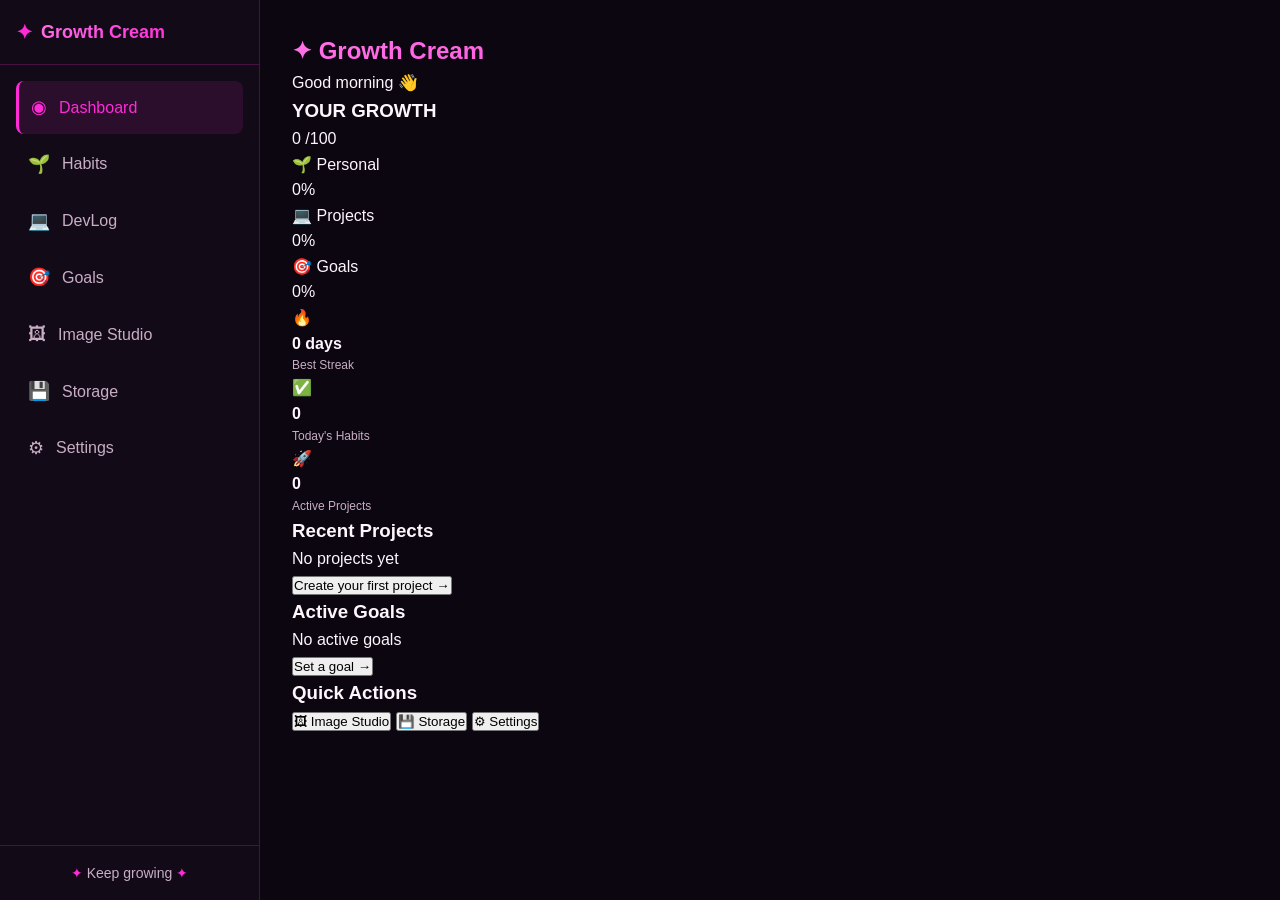
==== index.html @ 74ca1a4a "first commit" ====
<!DOCTYPE html>
<html lang="en">
<head>
    <meta charset="UTF-8">
    <meta name="viewport" content="width=device-width, initial-scale=1.0">
    <meta name="description" content="Growth Cream - Personal growth, habit tracking, project management, and image utilities in one offline-first PWA">
    <meta name="theme-color" content="#0b0610">
    <title>Growth Cream</title>
    <link rel="manifest" href="/manifest.webmanifest">
    <link rel="icon" href="/favicon.ico" type="image/x-icon">
    <link rel="apple-touch-icon" href="/assets/icons/icon-192.png">
    <link rel="stylesheet" href="/css/variables.css">
    <link rel="stylesheet" href="/css/main.css">
    <link rel="stylesheet" href="/css/layout.css">
    <link rel="stylesheet" href="/css/components.css">
    <link rel="stylesheet" href="/css/responsive.css">
    <link rel="stylesheet" href="/css/themes.css">
</head>
<body>
    <div class="app-container">
        <nav id="navbar" class="navbar" aria-label="Main navigation">
            <!-- Navbar will be injected by JavaScript -->
        </nav>
        
        <main class="main-content" id="main-content">
            <div id="page-container">
                <!-- Pages will be loaded here -->
            </div>
        </main>
    </div>
    
    <div id="modal-container"></div>
    <div id="toast-container"></div>
    
    <script type="module" src="/js/app.js"></script>
</body>
</html>
---- css/variables.css ----
:root {
    /* Core palette */
    --bg: #0b0610;
    --surface: #130a18;
    --surface-2: #1b0d22;
    --surface-3: #23102b;

    /* Pink accents */
    --pink: #ff2bd6;
    --pink-light: #ff72e7;
    --pink-dark: #c900a8;
    --neon: #ff3de1;

    /* Text */
    --text: #fff5fc;
    --text-muted: #c9aec4;
    --text-dim: #8f7a8a;

    /* Borders & effects */
    --border: rgba(255, 43, 214, 0.22);
    --border-strong: rgba(255, 43, 214, 0.45);
    --glow: rgba(255, 43, 214, 0.35);
    --glow-strong: rgba(255, 43, 214, 0.6);

    /* Status colors */
    --success: #4ade80;
    --warning: #fbbf24;
    --error: #f87171;
    --info: #60a5fa;

    /* Spacing */
    --space-1: 0.25rem;
    --space-2: 0.5rem;
    --space-3: 0.75rem;
    --space-4: 1rem;
    --space-5: 1.5rem;
    --space-6: 2rem;
    --space-8: 3rem;
    --space-10: 4rem;

    /* Typography */
    --font-family: -apple-system, BlinkMacSystemFont, 'Segoe UI', Roboto, Oxygen, Ubuntu, Cantarell, sans-serif;
    --font-size-xs: 0.75rem;
    --font-size-sm: 0.875rem;
    --font-size-base: 1rem;
    --font-size-lg: 1.125rem;
    --font-size-xl: 1.25rem;
    --font-size-2xl: 1.5rem;
    --font-size-3xl: 1.875rem;
    --font-size-4xl: 2.25rem;

    /* Border radius */
    --radius-sm: 0.375rem;
    --radius-md: 0.5rem;
    --radius-lg: 0.75rem;
    --radius-xl: 1rem;
    --radius-full: 9999px;

    /* Transitions */
    --transition-fast: 150ms ease;
    --transition-base: 250ms ease;
    --transition-slow: 400ms ease;

    /* Shadows */
    --shadow-sm: 0 1px 2px rgba(0, 0, 0, 0.3);
    --shadow-md: 0 4px 6px rgba(0, 0, 0, 0.4);
    --shadow-lg: 0 10px 15px rgba(0, 0, 0, 0.5);
    --shadow-glow: 0 0 20px var(--glow);
}

/* Dark theme (default) */
[data-theme="dark"] {
    --bg: #0b0610;
    --surface: #130a18;
    --surface-2: #1b0d22;
    --surface-3: #23102b;
}

/* Light theme */
[data-theme="light"] {
    --bg: #fef5fc;
    --surface: #fff;
    --surface-2: #fdf0fa;
    --surface-3: #fce7f7;
    --pink: #e600b8;
    --pink-light: #ff5cd9;
    --pink-dark: #b80093;
    --neon: #ff1ad6;
    --text: #1a0a15;
    --text-muted: #5c4552;
    --text-dim: #8f7a8a;
    --border: rgba(230, 0, 184, 0.2);
    --border-strong: rgba(230, 0, 184, 0.4);
    --glow: rgba(230, 0, 184, 0.25);
    --glow-strong: rgba(230, 0, 184, 0.5);
    --shadow-sm: 0 1px 2px rgba(230, 0, 184, 0.1);
    --shadow-md: 0 4px 6px rgba(230, 0, 184, 0.15);
    --shadow-lg: 0 10px 15px rgba(230, 0, 184, 0.2);
    --shadow-glow: 0 0 20px var(--glow);
}
---- css/main.css ----
/* Reset & base styles */
*,
*::before,
*::after {
    margin: 0;
    padding: 0;
    box-sizing: border-box;
}

html {
    font-size: 16px;
    -webkit-text-size-adjust: 100%;
}

body {
    font-family: var(--font-family);
    background-color: var(--bg);
    color: var(--text);
    line-height: 1.6;
    min-height: 100vh;
    transition: background-color var(--transition-base), color var(--transition-base);
}

img {
    max-width: 100%;
    height: auto;
}

button {
    cursor: pointer;
    font-family: inherit;
}

input,
textarea,
select {
    font-family: inherit;
}

a {
    color: var(--pink);
    text-decoration: none;
    transition: color var(--transition-fast);
}

a:hover {
    color: var(--pink-light);
}

/* Focus styles */
:focus-visible {
    outline: 2px solid var(--pink);
    outline-offset: 2px;
}

/* Scrollbar styling */
::-webkit-scrollbar {
    width: 8px;
    height: 8px;
}

::-webkit-scrollbar-track {
    background: var(--surface);
}

::-webkit-scrollbar-thumb {
    background: var(--border-strong);
    border-radius: var(--radius-full);
}

::-webkit-scrollbar-thumb:hover {
    background: var(--pink);
}

/* Reduced motion */
@media (prefers-reduced-motion: reduce) {
    *,
    *::before,
    *::after {
        animation-duration: 0.01ms !important;
        animation-iteration-count: 1 !important;
        transition-duration: 0.01ms !important;
    }
}

/* Spark animations */
@keyframes spark {
    0% {
        opacity: 0;
        transform: scale(0.4) translateY(4px);
    }
    40% {
        opacity: 1;
        transform: scale(1) translateY(0);
    }
    100% {
        opacity: 0;
        transform: scale(0.2) translateY(-18px);
    }
}

@keyframes spark-burst {
    0% {
        opacity: 0;
        transform: scale(0.3) translate(0, 0);
    }
    50% {
        opacity: 1;
        transform: scale(1) translate(var(--spark-x, 0), var(--spark-y, -10px));
    }
    100% {
        opacity: 0;
        transform: scale(0.2) translate(calc(var(--spark-x, 0) * 2), calc(var(--spark-y, -10px) * 2));
    }
}

.spark {
    position: fixed;
    pointer-events: none;
    z-index: 9999;
    animation: spark 0.6s ease-out forwards;
    font-size: 1rem;
    color: var(--pink);
}

.spark-burst {
    position: fixed;
    pointer-events: none;
    z-index: 9999;
    animation: spark-burst 0.7s ease-out forwards;
    font-size: 1.2rem;
    color: var(--pink);
}
---- css/layout.css ----
/* App layout */
.app-container {
    display: flex;
    min-height: 100vh;
}

.main-content {
    flex: 1;
    padding: var(--space-6);
    margin-left: 260px;
    max-width: 1400px;
    min-height: 100vh;
}

/* Page layout */
.page {
    display: none;
    animation: fadeIn var(--transition-base);
}

.page.active {
    display: block;
}

@keyframes fadeIn {
    from {
        opacity: 0;
        transform: translateY(8px);
    }
    to {
        opacity: 1;
        transform: translateY(0);
    }
}

/* Grid layouts */
.grid {
    display: grid;
    gap: var(--space-4);
}

.grid-2 {
    grid-template-columns: repeat(2, 1fr);
}

.grid-3 {
    grid-template-columns: repeat(3, 1fr);
}

.grid-4 {
    grid-template-columns: repeat(4, 1fr);
}

/* Section headers */
.section-header {
    display: flex;
    align-items: center;
    justify-content: space-between;
    margin-bottom: var(--space-5);
}

.section-title {
    font-size: var(--font-size-2xl);
    font-weight: 700;
    background: linear-gradient(135deg, var(--pink-light), var(--pink));
    -webkit-background-clip: text;
    -webkit-text-fill-color: transparent;
    background-clip: text;
}
---- css/components.css ----
/* Navigation */
.navbar {
    position: fixed;
    top: 0;
    left: 0;
    width: 260px;
    height: 100vh;
    background: var(--surface);
    border-right: 1px solid var(--border);
    display: flex;
    flex-direction: column;
    z-index: 1000;
    transition: transform var(--transition-base);
}

.navbar-header {
    padding: var(--space-4);
    border-bottom: 1px solid var(--border);
    display: flex;
    align-items: center;
    justify-content: space-between;
}

.navbar-logo {
    display: flex;
    align-items: center;
    gap: var(--space-2);
    font-weight: 700;
    font-size: var(--font-size-lg);
}

.logo-icon {
    color: var(--pink);
    font-size: var(--font-size-xl);
}

.logo-text {
    background: linear-gradient(135deg, var(--pink-light), var(--pink));
    -webkit-background-clip: text;
    -webkit-text-fill-color: transparent;
    background-clip: text;
}

.navbar-toggle {
    display: none;
    background: none;
    border: none;
    color: var(--text);
    font-size: var(--font-size-xl);
    cursor: pointer;
}

.navbar-nav {
    flex: 1;
    padding: var(--space-4);
    display: flex;
    flex-direction: column;
    gap: var(--space-1);
}

.nav-item {
    display: flex;
    align-items: center;
    gap: var(--space-3);
    padding: var(--space-3);
    border-radius: var(--radius-md);
    color: var(--text-muted);
    text-decoration: none;
    transition: all var(--transition-fast);
}

.nav-item:hover {
    background: var(--surface-2);
    color: var(--text);
}

.nav-item.active {
    background: rgba(255, 43, 214, 0.1);
    color: var(--pink);
    border-left: 3px solid var(--pink);
}

.nav-icon {
    font-size: var(--font-size-lg);
}

.navbar-footer {
    padding: var(--space-4);
    border-top: 1px solid var(--border);
    text-align: center;
    color: var(--text-muted);
    font-size: var(--font-size-sm);
}

.footer-spark {
    color: var(--pink);
}

/* Mobile navigation */
@media (max-width: 768px) {
    .navbar {
        width: 100%;
        height: auto;
        position: fixed;
        bottom: 0;
        top: auto;
        flex-direction: column;
        border-right: none;
        border-top: 1px solid var(--border);
    }
    
    .navbar-header {
        display: none;
    }
    
    .navbar-nav {
        flex-direction: row;
        justify-content: space-around;
        padding: var(--space-2);
        gap: 0;
    }
    
    .nav-item {
        flex-direction: column;
        gap: var(--space-1);
        padding: var(--space-2);
        font-size: var(--font-size-xs);
        text-align: center;
        flex: 1;
    }
    
    .nav-item.active {
        border-left: none;
        border-top: 3px solid var(--pink);
    }
    
    .nav-label {
        font-size: var(--font-size-xs);
    }
    
    .navbar-footer {
        display: none;
    }
}

/* Habit cards */
.habit-card {
    margin-bottom: var(--space-3);
}

.habit-main {
    display: flex;
    flex-direction: column;
    gap: var(--space-3);
}

.habit-info {
    display: flex;
    align-items: center;
    gap: var(--space-3);
}

.habit-icon {
    font-size: var(--font-size-2xl);
}

.habit-name {
    font-size: var(--font-size-lg);
    margin-bottom: var(--space-1);
}

.habit-description {
    color: var(--text-muted);
    font-size: var(--font-size-sm);
}

.habit-stats {
    display: flex;
    gap: var(--space-4);
}

.stat {
    display: flex;
    flex-direction: column;
}

.stat-label {
    font-size: var(--font-size-xs);
    color: var(--text-muted);
}

.stat-value {
    font-weight: 600;
}

.habit-actions {
    display: flex;
    gap: var(--space-2);
}

.complete-btn.completed {
    background: var(--pink);
    color: white;
}

/* Date navigator */
.date-navigator {
    display: flex;
    align-items: center;
    gap: var(--space-3);
    margin-bottom: var(--space-4);
}

.date-display {
    font-weight: 600;
    min-width: 150px;
    text-align: center;
}

/* Bar chart */
.bar-chart {
    display: flex;
    align-items: flex-end;
    gap: var(--space-2);
    height: 200px;
    padding: var(--space-3);
}

.bar-item {
    flex: 1;
    display: flex;
    flex-direction: column;
    align-items: center;
    gap: var(--space-2);
    height: 100%;
    justify-content: flex-end;
}

.bar {
    width: 100%;
    max-width: 40px;
    background: linear-gradient(180deg, var(--pink-light), var(--pink));
    border-radius: var(--radius-sm) var(--radius-sm) 0 0;
    position: relative;
    min-height: 4px;
    transition: height var(--transition-base);
}

.bar-item.today .bar {
    background: linear-gradient(180deg, var(--neon), var(--pink-dark));
    box-shadow: var(--shadow-glow);
}

.bar-value {
    position: absolute;
    top: -20px;
    left: 50%;
    transform: translateX(-50%);
    font-size: var(--font-size-xs);
    color: var(--text);
}

.bar-label {
    font-size: var(--font-size-xs);
    color: var(--text-muted);
}

/* Project layout */
.projects-layout {
    display: grid;
    grid-template-columns: 1fr 1fr;
    gap: var(--space-4);
}

@media (max-width: 768px) {
    .projects-layout {
        grid-template-columns: 1fr;
    }
}

.project-card {
    cursor: pointer;
    margin-bottom: var(--space-3);
}

.project-card.selected {
    border-color: var(--pink);
    box-shadow: var(--shadow-glow);
}

.project-header {
    display: flex;
    justify-content: space-between;
    align-items: center;
    margin-bottom: var(--space-2);
}

.project-progress {
    display: flex;
    align-items: center;
    gap: var(--space-2);
    margin: var(--space-2) 0;
}

.project-tech {
    display: flex;
    gap: var(--space-1);
    flex-wrap: wrap;
    margin: var(--space-2) 0;
}

.project-meta {
    color: var(--text-muted);
    font-size: var(--font-size-sm);
}

/* Image Studio */
.image-tabs {
    display: flex;
    gap: var(--space-2);
    margin-bottom: var(--space-4);
    flex-wrap: wrap;
}

.image-tabs .btn.active {
    background: linear-gradient(135deg, var(--pink-dark), var(--pink));
    color: white;
}

.image-workspace {
    display: grid;
    grid-template-columns: 1fr 1fr;
    gap: var(--space-4);
    margin-bottom: var(--space-4);
}

@media (max-width: 768px) {
    .image-workspace {
        grid-template-columns: 1fr;
    }
}

.dropzone {
    border: 2px dashed var(--border);
    border-radius: var(--radius-lg);
    padding: var(--space-8);
    text-align: center;
    transition: all var(--transition-base);
    cursor: pointer;
}

.dropzone:hover,
.dropzone.dragover {
    border-color: var(--pink);
    background: rgba(255, 43, 214, 0.05);
}

.dropzone-icon {
    font-size: 3rem;
    margin-bottom: var(--space-3);
}

.dropzone-spark {
    color: var(--pink);
    font-size: var(--font-size-lg);
    animation: spark 1s ease-in-out infinite;
}

.image-preview {
    display: flex;
    justify-content: center;
    align-items: center;
    min-height: 300px;
    background: var(--surface-2);
    border-radius: var(--radius-md);
    padding: var(--space-3);
}

.result-info {
    margin-top: var(--space-3);
    padding: var(--space-3);
    background: var(--surface-2);
    border-radius: var(--radius-md);
}

/* Storage */
.storage-info-banner {
    background: var(--surface-2);
    border: 1px solid var(--border);
    border-radius: var(--radius-md);
    padding: var(--space-3);
    margin-bottom: var(--space-4);
    color: var(--text-muted);
}

.storage-layout {
    display: grid;
    grid-template-columns: 1fr 1fr;
    gap: var(--space-4);
}

@media (max-width: 768px) {
    .storage-layout {
        grid-template-columns: 1fr;
    }
}

.storage-card {
    cursor: pointer;
    margin-bottom: var(--space-3);
}

.storage-card.selected {
    border-color: var(--pink);
    box-shadow: var(--shadow-glow);
}

.storage-metrics {
    display: flex;
    gap: var(--space-4);
    margin-top: var(--space-2);
}

.metric {
    display: flex;
    flex-direction: column;
}

.growth-stats {
    display: flex;
    gap: var(--space-4);
    margin: var(--space-3) 0;
}

.snapshots-list {
    max-height: 300px;
    overflow-y: auto;
}

.snapshot-item {
    display: flex;
    justify-content: space-between;
    padding: var(--space-2);
    border-bottom: 1px solid var(--border);
}
---- css/responsive.css ----
/* Mobile responsive */
@media (max-width: 768px) {
    .main-content {
        margin-left: 0;
        padding: var(--space-4);
        padding-bottom: 80px;
    }

    .grid-2,
    .grid-3,
    .grid-4 {
        grid-template-columns: 1fr;
    }

    .section-header {
        flex-direction: column;
        align-items: flex-start;
        gap: var(--space-3);
    }

    .section-title {
        font-size: var(--font-size-xl);
    }
}

/* Tablet */
@media (min-width: 769px) and (max-width: 1024px) {
    .main-content {
        margin-left: 200px;
        padding: var(--space-4);
    }

    .grid-3,
    .grid-4 {
        grid-template-columns: repeat(2, 1fr);
    }
}

/* Desktop */
@media (min-width: 1025px) {
    .grid-2 {
        grid-template-columns: repeat(2, 1fr);
    }

    .grid-3 {
        grid-template-columns: repeat(3, 1fr);
    }

    .grid-4 {
        grid-template-columns: repeat(4, 1fr);
    }
}
---- css/themes.css ----
/* Theme transitions */
body {
    transition: background-color var(--transition-base), color var(--transition-base);
}

.card,
.btn,
.form-input,
.form-select,
.form-textarea {
    transition: background-color var(--transition-base), 
                border-color var(--transition-base), 
                color var(--transition-base),
                box-shadow var(--transition-base),
                transform var(--transition-fast);
}
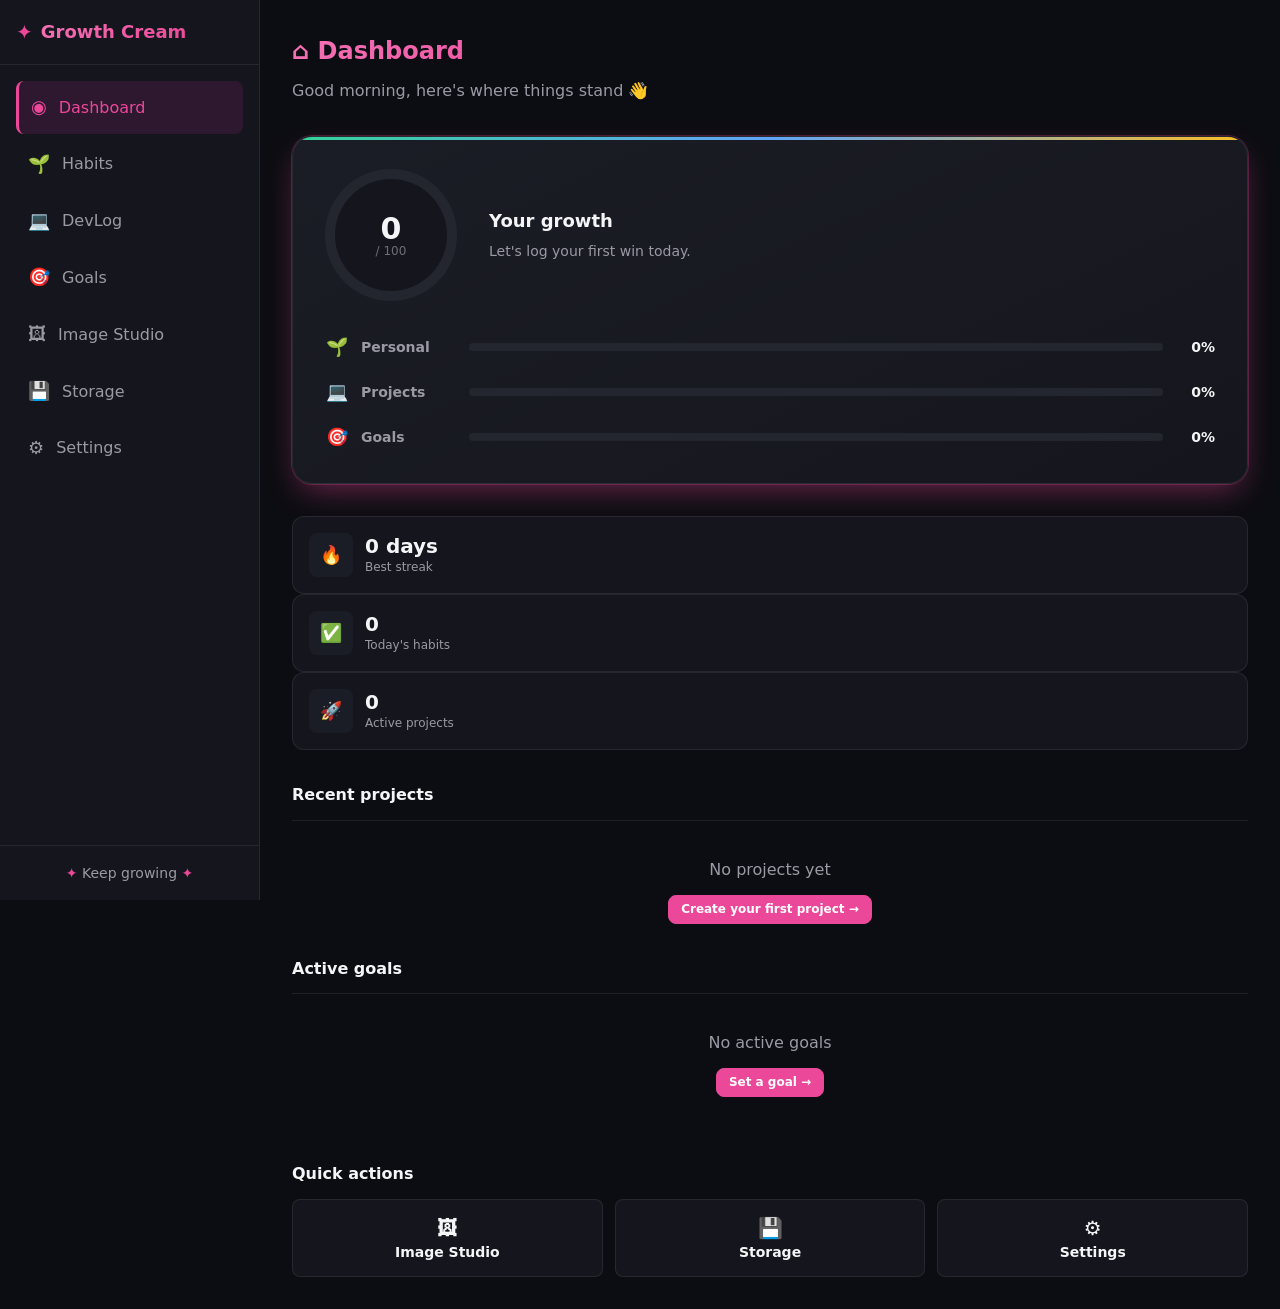
==== commit e927acd7: "update to code" ====
--- a/index.html
+++ b/index.html
@@ -4,7 +4,7 @@
     <meta charset="UTF-8">
     <meta name="viewport" content="width=device-width, initial-scale=1.0">
     <meta name="description" content="Growth Cream - Personal growth, habit tracking, project management, and image utilities in one offline-first PWA">
-    <meta name="theme-color" content="#0b0610">
+    <meta name="theme-color" content="#0c0d12">
     <title>Growth Cream</title>
     <link rel="manifest" href="/manifest.webmanifest">
     <link rel="icon" href="/favicon.ico" type="image/x-icon">
--- a/css/variables.css
+++ b/css/variables.css
@@ -1,26 +1,32 @@
 :root {
-    /* Core palette */
-    --bg: #0b0610;
-    --surface: #130a18;
-    --surface-2: #1b0d22;
-    --surface-3: #23102b;
+    /* Core palette — neutral charcoal base so color reads intentional, not just dark-mode-by-default */
+    --bg: #0c0d12;
+    --surface: #15161d;
+    --surface-2: #1b1d26;
+    --surface-3: #23252f;
 
-    /* Pink accents */
-    --pink: #ff2bd6;
-    --pink-light: #ff72e7;
-    --pink-dark: #c900a8;
-    --neon: #ff3de1;
+    /* Brand accent — refined magenta-pink (was neon/oversaturated) */
+    --pink: #ec4899;
+    --pink-light: #f472b6;
+    --pink-dark: #be185d;
+    --neon: #f472b6;
+
+    /* Category accents — give Personal / Projects / Goals their own identity
+       instead of everything being the same pink */
+    --accent-personal: #34d399;
+    --accent-projects: #60a5fa;
+    --accent-goals: #fbbf24;
 
     /* Text */
-    --text: #fff5fc;
-    --text-muted: #c9aec4;
-    --text-dim: #8f7a8a;
+    --text: #f5f5f7;
+    --text-muted: #9a9aa5;
+    --text-dim: #6c6d78;
 
-    /* Borders & effects */
-    --border: rgba(255, 43, 214, 0.22);
-    --border-strong: rgba(255, 43, 214, 0.45);
-    --glow: rgba(255, 43, 214, 0.35);
-    --glow-strong: rgba(255, 43, 214, 0.6);
+    /* Borders & effects — neutral, not pink-tinted, so it reads as structure not decoration */
+    --border: rgba(255, 255, 255, 0.08);
+    --border-strong: rgba(255, 255, 255, 0.16);
+    --glow: rgba(236, 72, 153, 0.25);
+    --glow-strong: rgba(236, 72, 153, 0.45);
 
     /* Status colors */
     --success: #4ade80;
@@ -39,7 +45,7 @@
     --space-10: 4rem;
 
     /* Typography */
-    --font-family: -apple-system, BlinkMacSystemFont, 'Segoe UI', Roboto, Oxygen, Ubuntu, Cantarell, sans-serif;
+    --font-family: -apple-system, BlinkMacSystemFont, 'Segoe UI', system-ui, Roboto, Oxygen, Ubuntu, Cantarell, sans-serif;
     --font-size-xs: 0.75rem;
     --font-size-sm: 0.875rem;
     --font-size-base: 1rem;
@@ -54,6 +60,7 @@
     --radius-md: 0.5rem;
     --radius-lg: 0.75rem;
     --radius-xl: 1rem;
+    --radius-2xl: 1.25rem;
     --radius-full: 9999px;
 
     /* Transitions */
@@ -61,40 +68,43 @@
     --transition-base: 250ms ease;
     --transition-slow: 400ms ease;
 
-    /* Shadows */
-    --shadow-sm: 0 1px 2px rgba(0, 0, 0, 0.3);
-    --shadow-md: 0 4px 6px rgba(0, 0, 0, 0.4);
-    --shadow-lg: 0 10px 15px rgba(0, 0, 0, 0.5);
-    --shadow-glow: 0 0 20px var(--glow);
+    /* Shadows — soft and neutral, reserved for elements that should lift */
+    --shadow-sm: 0 1px 2px rgba(0, 0, 0, 0.24);
+    --shadow-md: 0 6px 16px rgba(0, 0, 0, 0.32);
+    --shadow-lg: 0 16px 40px rgba(0, 0, 0, 0.4);
+    --shadow-glow: 0 0 0 1px var(--glow), 0 12px 32px -8px var(--glow-strong);
 }
 
 /* Dark theme (default) */
 [data-theme="dark"] {
-    --bg: #0b0610;
-    --surface: #130a18;
-    --surface-2: #1b0d22;
-    --surface-3: #23102b;
+    --bg: #0c0d12;
+    --surface: #15161d;
+    --surface-2: #1b1d26;
+    --surface-3: #23252f;
 }
 
 /* Light theme */
 [data-theme="light"] {
-    --bg: #fef5fc;
-    --surface: #fff;
-    --surface-2: #fdf0fa;
-    --surface-3: #fce7f7;
-    --pink: #e600b8;
-    --pink-light: #ff5cd9;
-    --pink-dark: #b80093;
-    --neon: #ff1ad6;
-    --text: #1a0a15;
-    --text-muted: #5c4552;
-    --text-dim: #8f7a8a;
-    --border: rgba(230, 0, 184, 0.2);
-    --border-strong: rgba(230, 0, 184, 0.4);
-    --glow: rgba(230, 0, 184, 0.25);
-    --glow-strong: rgba(230, 0, 184, 0.5);
-    --shadow-sm: 0 1px 2px rgba(230, 0, 184, 0.1);
-    --shadow-md: 0 4px 6px rgba(230, 0, 184, 0.15);
-    --shadow-lg: 0 10px 15px rgba(230, 0, 184, 0.2);
-    --shadow-glow: 0 0 20px var(--glow);
-}+    --bg: #faf9fb;
+    --surface: #ffffff;
+    --surface-2: #f4f2f6;
+    --surface-3: #ece8ef;
+    --pink: #db2777;
+    --pink-light: #ec4899;
+    --pink-dark: #9d174d;
+    --neon: #ec4899;
+    --accent-personal: #059669;
+    --accent-projects: #2563eb;
+    --accent-goals: #d97706;
+    --text: #16161a;
+    --text-muted: #5c5c68;
+    --text-dim: #8a8a94;
+    --border: rgba(16, 16, 20, 0.1);
+    --border-strong: rgba(16, 16, 20, 0.18);
+    --glow: rgba(219, 39, 119, 0.15);
+    --glow-strong: rgba(219, 39, 119, 0.3);
+    --shadow-sm: 0 1px 2px rgba(16, 16, 20, 0.06);
+    --shadow-md: 0 6px 16px rgba(16, 16, 20, 0.08);
+    --shadow-lg: 0 16px 40px rgba(16, 16, 20, 0.12);
+    --shadow-glow: 0 0 0 1px var(--glow), 0 12px 32px -8px var(--glow-strong);
+}
--- a/css/components.css
+++ b/css/components.css
@@ -1,4 +1,190 @@
-/* Navigation */
+/* ==========================================================================
+   Core components — card, buttons, forms, modal, toast
+   ========================================================================== */
+
+.card {
+    background: var(--surface);
+    border: 1px solid var(--border);
+    border-radius: var(--radius-lg);
+    padding: var(--space-5);
+    box-shadow: var(--shadow-sm);
+}
+
+.btn {
+    display: inline-flex;
+    align-items: center;
+    justify-content: center;
+    gap: var(--space-2);
+    padding: 0.6rem 1.1rem;
+    background: var(--surface-2);
+    border: 1px solid var(--border);
+    border-radius: var(--radius-md);
+    color: var(--text);
+    font-size: var(--font-size-sm);
+    font-weight: 600;
+    line-height: 1.2;
+    cursor: pointer;
+    transition: background var(--transition-fast), border-color var(--transition-fast),
+                color var(--transition-fast), transform var(--transition-fast);
+}
+
+.btn:hover {
+    background: var(--surface-3);
+    border-color: var(--border-strong);
+}
+
+.btn:active {
+    transform: translateY(1px);
+}
+
+.btn:focus-visible {
+    outline: 2px solid var(--pink);
+    outline-offset: 2px;
+}
+
+.btn.active {
+    background: var(--pink);
+    border-color: var(--pink);
+    color: #fff;
+}
+
+.btn-primary {
+    background: var(--pink);
+    border-color: var(--pink);
+    color: #fff;
+}
+
+.btn-primary:hover {
+    background: var(--pink-dark);
+    border-color: var(--pink-dark);
+}
+
+.btn-danger {
+    background: transparent;
+    border-color: var(--error);
+    color: var(--error);
+}
+
+.btn-danger:hover {
+    background: var(--error);
+    color: #fff;
+}
+
+.btn-success {
+    background: transparent;
+    border-color: var(--success);
+    color: var(--success);
+}
+
+.btn-success:hover {
+    background: var(--success);
+    color: #0c0d12;
+}
+
+.btn-sm {
+    padding: 0.4rem 0.75rem;
+    font-size: var(--font-size-xs);
+}
+
+.btn-icon {
+    padding: 0.5rem;
+    width: 2.25rem;
+    height: 2.25rem;
+    background: transparent;
+    border-color: transparent;
+    color: var(--text-muted);
+}
+
+.btn-icon:hover {
+    background: var(--surface-2);
+    border-color: var(--border);
+    color: var(--text);
+}
+
+/* Forms */
+.form-group {
+    margin-bottom: var(--space-4);
+}
+
+.form-label {
+    display: block;
+    margin-bottom: var(--space-2);
+    font-size: var(--font-size-sm);
+    font-weight: 600;
+    color: var(--text-muted);
+}
+
+.form-input,
+.form-select,
+.form-textarea {
+    width: 100%;
+    padding: 0.65rem 0.85rem;
+    background: var(--surface-2);
+    border: 1px solid var(--border);
+    border-radius: var(--radius-md);
+    color: var(--text);
+    font-size: var(--font-size-base);
+}
+
+.form-textarea {
+    min-height: 100px;
+    resize: vertical;
+}
+
+.form-input:focus,
+.form-select:focus,
+.form-textarea:focus {
+    outline: none;
+    border-color: var(--pink);
+    box-shadow: 0 0 0 3px var(--glow);
+}
+
+.form-input::placeholder,
+.form-textarea::placeholder {
+    color: var(--text-dim);
+}
+
+/* Modal (structural classes; inline styles in modal.js handle positioning) */
+.modal h2 {
+    color: var(--text);
+}
+
+/* Toast */
+.toast-success span:first-child { color: var(--success); }
+.toast-error span:first-child { color: var(--error); }
+.toast-warning span:first-child { color: var(--warning); }
+.toast-info span:first-child { color: var(--info); }
+
+/* Progress bar (shared by dashboard, projects, goals) */
+.progress-bar {
+    flex: 1;
+    height: 8px;
+    background: var(--surface-3);
+    border-radius: var(--radius-full);
+    overflow: hidden;
+}
+
+.progress-bar-fill {
+    height: 100%;
+    background: linear-gradient(90deg, var(--pink-dark), var(--pink));
+    border-radius: var(--radius-full);
+    transition: width var(--transition-slow);
+}
+
+.empty-state {
+    text-align: center;
+    padding: var(--space-6) var(--space-3);
+    color: var(--text-muted);
+}
+
+.empty-state p {
+    margin-bottom: var(--space-3);
+}
+
+/* ==========================================================================
+   Navigation
+   ========================================================================== */
+
 .navbar {
     position: fixed;
     top: 0;
@@ -442,4 +628,282 @@
     justify-content: space-between;
     padding: var(--space-2);
     border-bottom: 1px solid var(--border);
-}+}
+/* ==========================================================================
+   Dashboard
+   ========================================================================== */
+
+.dashboard-container {
+    display: flex;
+    flex-direction: column;
+    gap: var(--space-6);
+    max-width: 980px;
+}
+
+.dashboard-header {
+    margin-bottom: 0;
+}
+
+.dashboard-greeting {
+    margin-top: var(--space-2);
+    color: var(--text-muted);
+    font-size: var(--font-size-base);
+}
+
+/* Hero growth card — the one bold element on the page */
+.growth-hero {
+    background: linear-gradient(155deg, var(--surface-2), var(--surface));
+    border: 1px solid var(--border);
+    border-radius: var(--radius-2xl);
+    padding: var(--space-6);
+    box-shadow: var(--shadow-glow);
+    position: relative;
+    overflow: hidden;
+}
+
+.growth-hero::before {
+    content: '';
+    position: absolute;
+    inset: 0 0 auto 0;
+    height: 3px;
+    background: linear-gradient(90deg, var(--accent-personal), var(--accent-projects), var(--accent-goals));
+}
+
+.growth-hero-copy {
+    flex: 1;
+    min-width: 200px;
+}
+
+.growth-hero h3 {
+    font-size: var(--font-size-lg);
+    font-weight: 700;
+    margin-bottom: var(--space-1);
+}
+
+.growth-hero-sub {
+    color: var(--text-muted);
+    font-size: var(--font-size-sm);
+    max-width: 32ch;
+}
+
+.growth-hero-top {
+    display: flex;
+    align-items: center;
+    gap: var(--space-6);
+    margin-bottom: var(--space-6);
+    flex-wrap: wrap;
+}
+
+.growth-ring {
+    --ring-size: 132px;
+    width: var(--ring-size);
+    height: var(--ring-size);
+    flex-shrink: 0;
+    border-radius: 50%;
+    background: conic-gradient(var(--pink) calc(var(--score, 0) * 3.6deg), var(--surface-3) 0deg);
+    display: flex;
+    align-items: center;
+    justify-content: center;
+    position: relative;
+}
+
+.growth-ring::before {
+    content: '';
+    position: absolute;
+    inset: 10px;
+    border-radius: 50%;
+    background: var(--surface);
+}
+
+.growth-ring-value {
+    position: relative;
+    z-index: 1;
+    display: flex;
+    flex-direction: column;
+    align-items: center;
+    line-height: 1.1;
+}
+
+.score-number {
+    font-size: var(--font-size-3xl);
+    font-weight: 800;
+    color: var(--text);
+}
+
+.score-total {
+    font-size: var(--font-size-xs);
+    color: var(--text-dim);
+}
+
+.growth-breakdown {
+    display: flex;
+    flex-direction: column;
+    gap: var(--space-4);
+}
+
+.growth-item {
+    display: grid;
+    grid-template-columns: 1.5rem 6rem 1fr 2.5rem;
+    align-items: center;
+    gap: var(--space-3);
+}
+
+.growth-icon {
+    font-size: var(--font-size-lg);
+    text-align: center;
+}
+
+.growth-label {
+    font-size: var(--font-size-sm);
+    color: var(--text-muted);
+    font-weight: 600;
+}
+
+.growth-value {
+    font-size: var(--font-size-sm);
+    font-weight: 700;
+    text-align: right;
+    color: var(--text);
+}
+
+.growth-item[data-category="personal"] .progress-bar-fill { background: var(--accent-personal); }
+.growth-item[data-category="projects"] .progress-bar-fill { background: var(--accent-projects); }
+.growth-item[data-category="goals"] .progress-bar-fill { background: var(--accent-goals); }
+
+/* Stat row — quiet, flat tiles (deliberately not styled like .card, to
+   keep the hero card as the one strong visual moment) */
+.stat-tile {
+    display: flex;
+    align-items: center;
+    gap: var(--space-3);
+    padding: var(--space-4);
+    background: var(--surface);
+    border: 1px solid var(--border);
+    border-radius: var(--radius-lg);
+    cursor: pointer;
+    transition: border-color var(--transition-fast), transform var(--transition-fast);
+}
+
+.stat-tile:hover {
+    border-color: var(--border-strong);
+    transform: translateY(-1px);
+}
+
+.stat-icon {
+    width: 2.75rem;
+    height: 2.75rem;
+    flex-shrink: 0;
+    display: flex;
+    align-items: center;
+    justify-content: center;
+    font-size: var(--font-size-lg);
+    border-radius: var(--radius-md);
+    background: var(--surface-2);
+}
+
+.stat-value {
+    font-size: var(--font-size-xl);
+    font-weight: 800;
+    line-height: 1.2;
+}
+
+.stat-label {
+    font-size: var(--font-size-xs);
+    color: var(--text-muted);
+}
+
+/* Recent / goals panels — list structure instead of another card-in-card */
+.dashboard-sections {
+    align-items: start;
+}
+
+.recent-section,
+.goals-section {
+    background: transparent;
+    border: none;
+    box-shadow: none;
+    padding: 0;
+}
+
+.recent-section h3,
+.goals-section h3 {
+    font-size: var(--font-size-base);
+    font-weight: 700;
+    padding-bottom: var(--space-3);
+    border-bottom: 1px solid var(--border);
+    margin-bottom: var(--space-1);
+}
+
+.recent-item {
+    display: flex;
+    align-items: center;
+    gap: var(--space-3);
+    padding: var(--space-3) 0;
+    border-bottom: 1px solid var(--border);
+}
+
+.recent-item:last-child {
+    border-bottom: none;
+}
+
+.recent-icon {
+    font-size: var(--font-size-lg);
+    flex-shrink: 0;
+}
+
+.recent-content {
+    flex: 1;
+    min-width: 0;
+}
+
+.recent-title {
+    font-weight: 600;
+    font-size: var(--font-size-sm);
+    white-space: nowrap;
+    overflow: hidden;
+    text-overflow: ellipsis;
+}
+
+.recent-meta {
+    font-size: var(--font-size-xs);
+    color: var(--text-muted);
+    margin-top: 2px;
+}
+
+.recent-item .progress-bar {
+    flex: none;
+    width: 56px;
+}
+
+/* Quick actions */
+.quick-actions {
+    background: transparent;
+    border: none;
+    box-shadow: none;
+    padding: 0;
+}
+
+.quick-actions h3 {
+    font-size: var(--font-size-base);
+    font-weight: 700;
+    margin-bottom: var(--space-3);
+}
+
+.quick-actions-grid {
+    display: flex;
+    gap: var(--space-3);
+    flex-wrap: wrap;
+}
+
+.quick-action {
+    flex: 1;
+    min-width: 140px;
+    flex-direction: column;
+    gap: var(--space-1);
+    padding: var(--space-4);
+    background: var(--surface);
+}
+
+.quick-action span:first-child {
+    font-size: var(--font-size-xl);
+}
--- a/css/responsive.css
+++ b/css/responsive.css
@@ -20,6 +20,43 @@
 
     .section-title {
         font-size: var(--font-size-xl);
+    }
+
+    .growth-hero {
+        padding: var(--space-5) var(--space-4);
+    }
+
+    .growth-hero-top {
+        gap: var(--space-4);
+    }
+
+    .growth-ring {
+        --ring-size: 104px;
+    }
+
+    .score-number {
+        font-size: var(--font-size-2xl);
+    }
+
+    .growth-item {
+        grid-template-columns: 1.25rem 4.25rem 1fr 2.25rem;
+        gap: var(--space-2);
+    }
+
+    .stat-tile {
+        padding: var(--space-3);
+    }
+
+    .quick-action {
+        min-width: 100px;
+    }
+}
+
+/* Small phones */
+@media (max-width: 380px) {
+    .growth-hero-top {
+        flex-direction: column;
+        align-items: flex-start;
     }
 }
 
